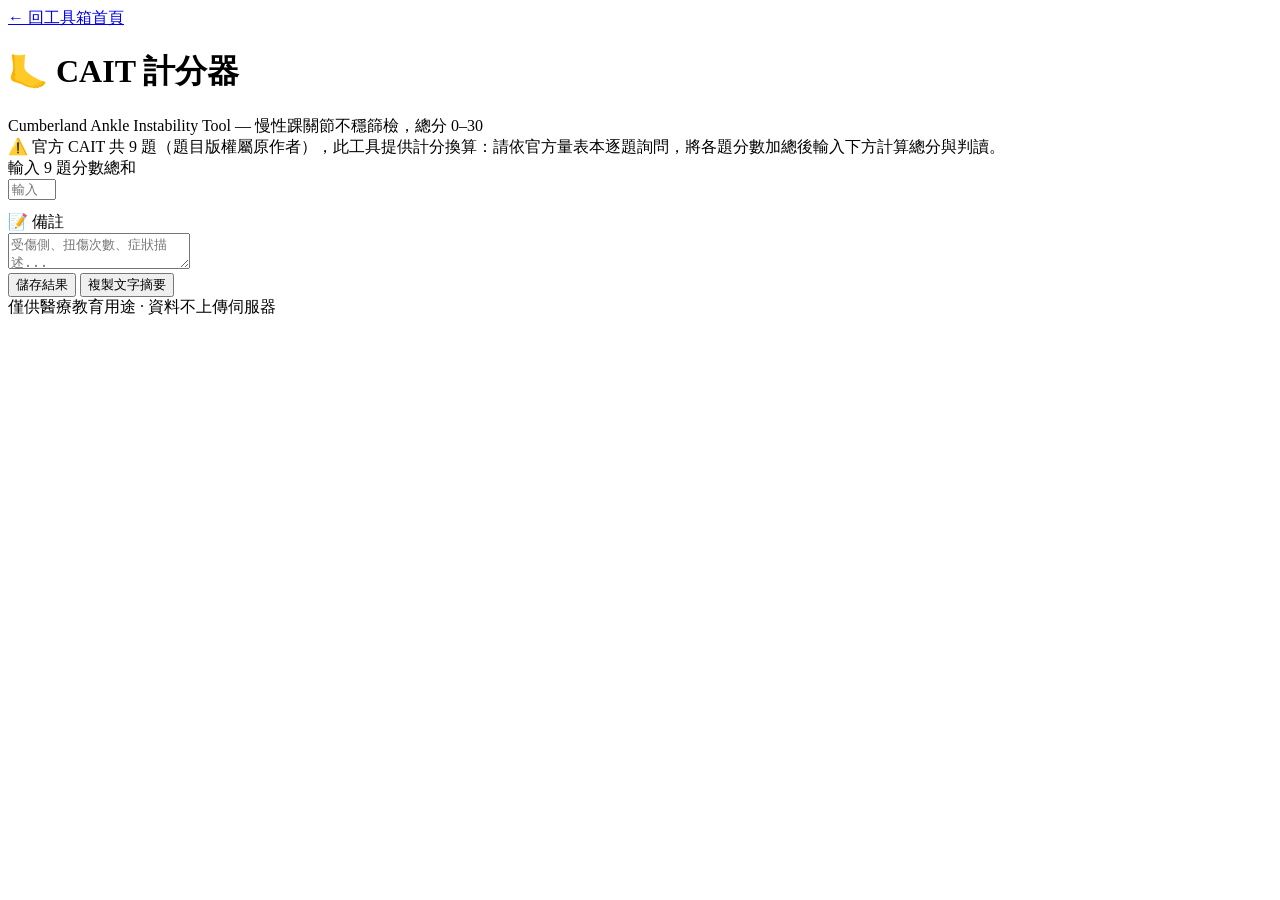
==== cait-ankle-instability.html @ f2a25be4 "Add files via upload" ====
<!DOCTYPE html>
<html lang="zh-TW"><head><meta charset="UTF-8"><meta name="viewport" content="width=device-width, initial-scale=1.0">
<title>CAIT 踝關節不穩篩檢 | 復健科臨床工具</title>
<link rel="stylesheet" href="../assets/style.css"></head>
<body><div class="wrap">
<a class="back" href="../index.html">← 回工具箱首頁</a>
<h1>🦶 CAIT 計分器</h1>
<div class="sub">Cumberland Ankle Instability Tool — 慢性踝關節不穩篩檢，總分 0–30</div>
<div class="disclaimer">⚠️ 官方 CAIT 共 9 題（題目版權屬原作者），此工具提供計分換算：請依官方量表本逐題詢問，將各題分數加總後輸入下方計算總分與判讀。</div>

<div class="card">
  <div class="section-title">輸入 9 題分數總和</div>
  <input type="number" id="totalScore" min="0" max="30" placeholder="輸入 0-30 之總分">
  <div class="result-box" id="resultBox" style="margin-top:12px;"></div>
</div>

<div class="card">
  <div class="section-title">📝 備註</div>
  <textarea id="notes" placeholder="受傷側、扭傷次數、症狀描述..."></textarea>
</div>

<div class="toolbar">
  <button class="action btn-primary" id="saveBtn">儲存結果</button>
  <button class="action btn-ghost" id="exportBtn">複製文字摘要</button>
</div>
<div class="saved-note" id="savedNote"></div>
<div class="card" style="display:none;" id="historyCard">
  <div class="section-title">🕓 歷史紀錄</div>
  <div id="historyList"></div>
</div>
<footer>僅供醫療教育用途 · 資料不上傳伺服器</footer>
</div>

<script src="../assets/common.js"></script>
<script>
const STORE_KEY = "cait_score_v1";
function compute(){
  const v = parseFloat(document.getElementById('totalScore').value);
  const box = document.getElementById('resultBox');
  if(isNaN(v)){ box.innerHTML = '請輸入總分'; return; }
  const unstable = v <= 27;
  box.innerHTML = `<div class="result-num">${v} / 30</div>
    <div>${unstable ? '<span class="tag red">提示功能性踝關節不穩（≤27分）</span>' : '<span class="tag green">分數正常範圍（>27分）</span>'}</div>`;
}
document.getElementById('totalScore').addEventListener('input', compute);

function summaryText(){
  const v = document.getElementById('totalScore').value;
  const notes = document.getElementById('notes').value.trim();
  return `CAIT 評估摘要 - ${new Date().toLocaleString('zh-TW')}\n總分：${v||'-'}/30\n${document.getElementById('resultBox').innerText}${notes?'\n備註：'+notes:''}`;
}
document.getElementById('saveBtn').addEventListener('click', ()=>{
  rtSave(STORE_KEY, summaryText());
  rtFlash(document.getElementById('savedNote'), '已儲存到本機 ✓');
  rtRenderHistory(STORE_KEY, document.getElementById('historyList'));
});
document.getElementById('exportBtn').addEventListener('click', ()=>{
  rtCopy(summaryText(), document.getElementById('savedNote'));
});
rtRenderHistory(STORE_KEY, document.getElementById('historyList'));
</script>
</body></html>
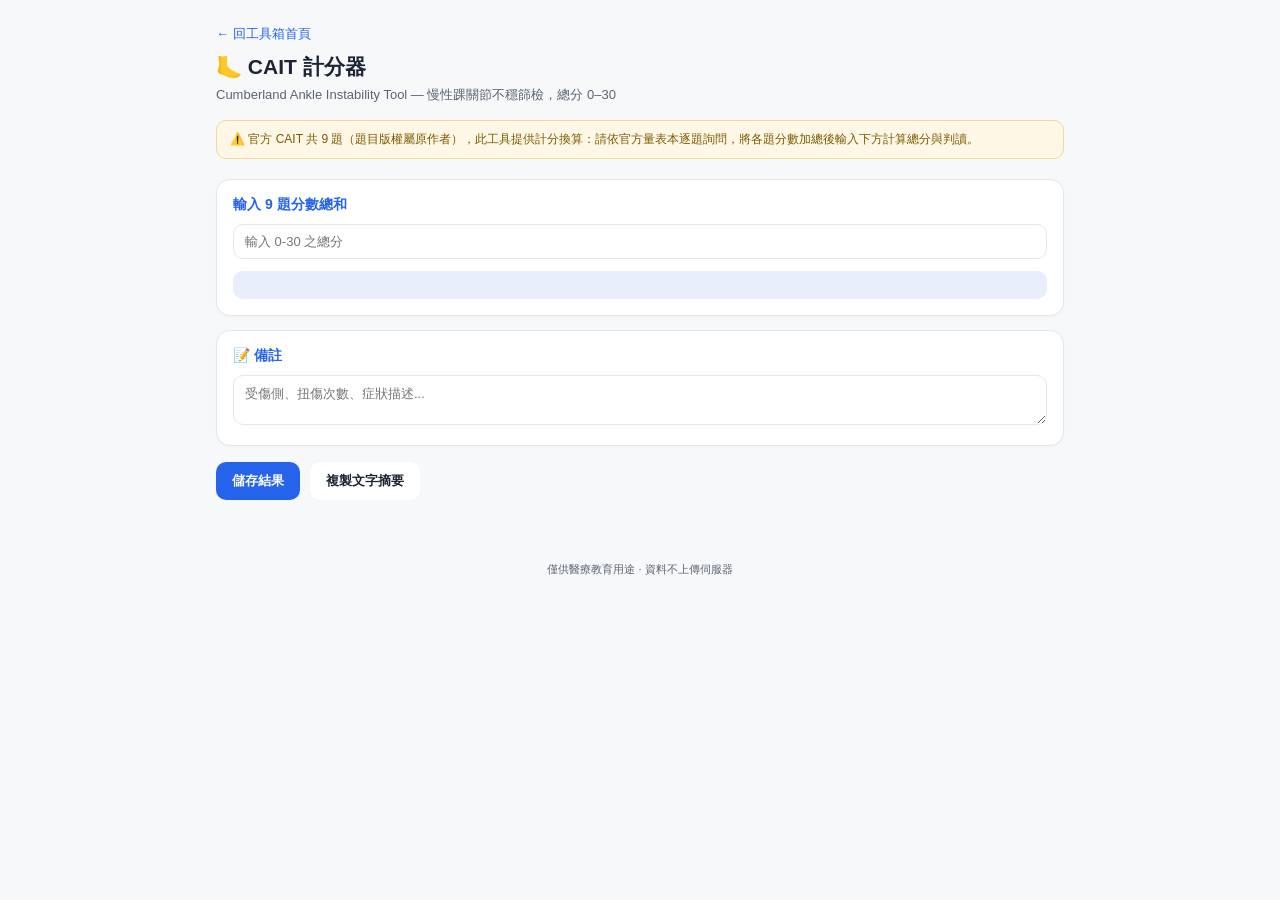
==== commit e50d3a0d: "Add files via upload" ====
--- a/cait-ankle-instability.html
+++ b/cait-ankle-instability.html
@@ -1,9 +1,9 @@
 <!DOCTYPE html>
 <html lang="zh-TW"><head><meta charset="UTF-8"><meta name="viewport" content="width=device-width, initial-scale=1.0">
 <title>CAIT 踝關節不穩篩檢 | 復健科臨床工具</title>
-<link rel="stylesheet" href="../assets/style.css"></head>
+<link rel="stylesheet" href="style.css"></head>
 <body><div class="wrap">
-<a class="back" href="../index.html">← 回工具箱首頁</a>
+<a class="back" href="index.html">← 回工具箱首頁</a>
 <h1>🦶 CAIT 計分器</h1>
 <div class="sub">Cumberland Ankle Instability Tool — 慢性踝關節不穩篩檢，總分 0–30</div>
 <div class="disclaimer">⚠️ 官方 CAIT 共 9 題（題目版權屬原作者），此工具提供計分換算：請依官方量表本逐題詢問，將各題分數加總後輸入下方計算總分與判讀。</div>
@@ -31,7 +31,7 @@
 <footer>僅供醫療教育用途 · 資料不上傳伺服器</footer>
 </div>
 
-<script src="../assets/common.js"></script>
+<script src="common.js"></script>
 <script>
 const STORE_KEY = "cait_score_v1";
 function compute(){
--- a/style.css
+++ b/style.css
@@ -0,0 +1,44 @@
+:root{
+  --bg:#f7f8fa; --card:#ffffff; --ink:#1d2433; --sub:#5b6472;
+  --accent:#2563eb; --accent-light:#e8eefc; --line:#e3e6ea;
+  --g0:#9aa1ab; --g1:#e07a5f; --g2:#f2a541; --g3:#f4c542; --g4:#9bc53d; --g5:#3aa655;
+  --bad:#d64545; --warn:#e0a300; --good:#1f8b46;
+}
+*{box-sizing:border-box;}
+body{margin:0;background:var(--bg);color:var(--ink);font-family:-apple-system,BlinkMacSystemFont,"Segoe UI","PingFang TC","Microsoft JhengHei",sans-serif;}
+.wrap{max-width:880px;margin:0 auto;padding:24px 16px 60px;}
+.back{font-size:13px;color:var(--accent);text-decoration:none;display:inline-block;margin-bottom:10px;}
+h1{font-size:21px;margin:0 0 4px;}
+.sub{color:var(--sub);font-size:13px;line-height:1.6;margin-bottom:14px;}
+.disclaimer{background:#fff7e6;border:1px solid #f0d999;color:#7a5b00;font-size:12px;padding:9px 13px;border-radius:10px;margin:10px 0 20px;line-height:1.6;}
+.card{background:var(--card);border:1px solid var(--line);border-radius:14px;padding:16px;margin-bottom:14px;box-shadow:0 1px 2px rgba(0,0,0,0.03);}
+.section-title{font-size:14px;font-weight:700;color:var(--accent);margin:0 0 10px;}
+.row{display:flex;align-items:center;justify-content:space-between;gap:12px;padding:9px 0;border-bottom:1px dashed var(--line);}
+.row:last-child{border-bottom:none;}
+.item-name{font-weight:600;font-size:13.5px;}
+.item-sub{color:var(--sub);font-size:11.5px;margin-top:2px;}
+.scbtn{width:32px;height:32px;border-radius:8px;border:1px solid var(--line);background:#fff;color:var(--sub);font-size:12.5px;font-weight:600;cursor:pointer;display:flex;align-items:center;justify-content:center;transition:.15s;}
+.scbtn:hover{border-color:var(--accent);}
+.scbtn.active{background:var(--accent);color:#fff;border-color:var(--accent);}
+.scores{display:flex;gap:5px;flex-wrap:wrap;}
+.toolbar{display:flex;gap:10px;flex-wrap:wrap;margin:16px 0;}
+button.action{border:none;border-radius:10px;padding:10px 16px;font-size:13px;font-weight:600;cursor:pointer;}
+.btn-primary{background:var(--accent);color:#fff;}
+.btn-ghost{background:#fff;border:1px solid var(--line);color:var(--ink);}
+.saved-note{font-size:12px;color:var(--accent);min-height:16px;}
+textarea,input[type=text],input[type=number],select{width:100%;border:1px solid var(--line);border-radius:10px;padding:9px 11px;font-size:13px;font-family:inherit;}
+.result-box{background:var(--accent-light);border-radius:10px;padding:14px;font-size:14px;margin-top:8px;}
+.result-num{font-size:26px;font-weight:800;color:var(--accent);}
+.tag{display:inline-block;font-size:10.5px;padding:2px 7px;border-radius:6px;}
+.tag.red{background:#fde8e8;color:var(--bad);}
+.tag.yellow{background:#fff4dc;color:var(--warn);}
+.tag.green{background:#e8f7ec;color:var(--good);}
+.badge-row{display:flex;gap:6px;flex-wrap:wrap;margin-top:6px;}
+.choice-btn{border:1px solid var(--line);background:#fff;color:var(--ink);border-radius:9px;padding:7px 12px;font-size:12.5px;cursor:pointer;}
+.choice-btn.active{background:var(--accent);color:#fff;border-color:var(--accent);}
+footer{text-align:center;color:var(--sub);font-size:11px;margin-top:30px;}
+table{width:100%;border-collapse:collapse;font-size:12.5px;}
+table th,table td{padding:7px 8px;border-bottom:1px solid var(--line);text-align:left;}
+table th{color:var(--sub);font-weight:600;}
+.grid2{display:grid;grid-template-columns:1fr 1fr;gap:10px;}
+.pill{display:inline-block;background:#eef0f3;border-radius:8px;padding:2px 9px;font-size:11.5px;color:var(--sub);margin-right:6px;}
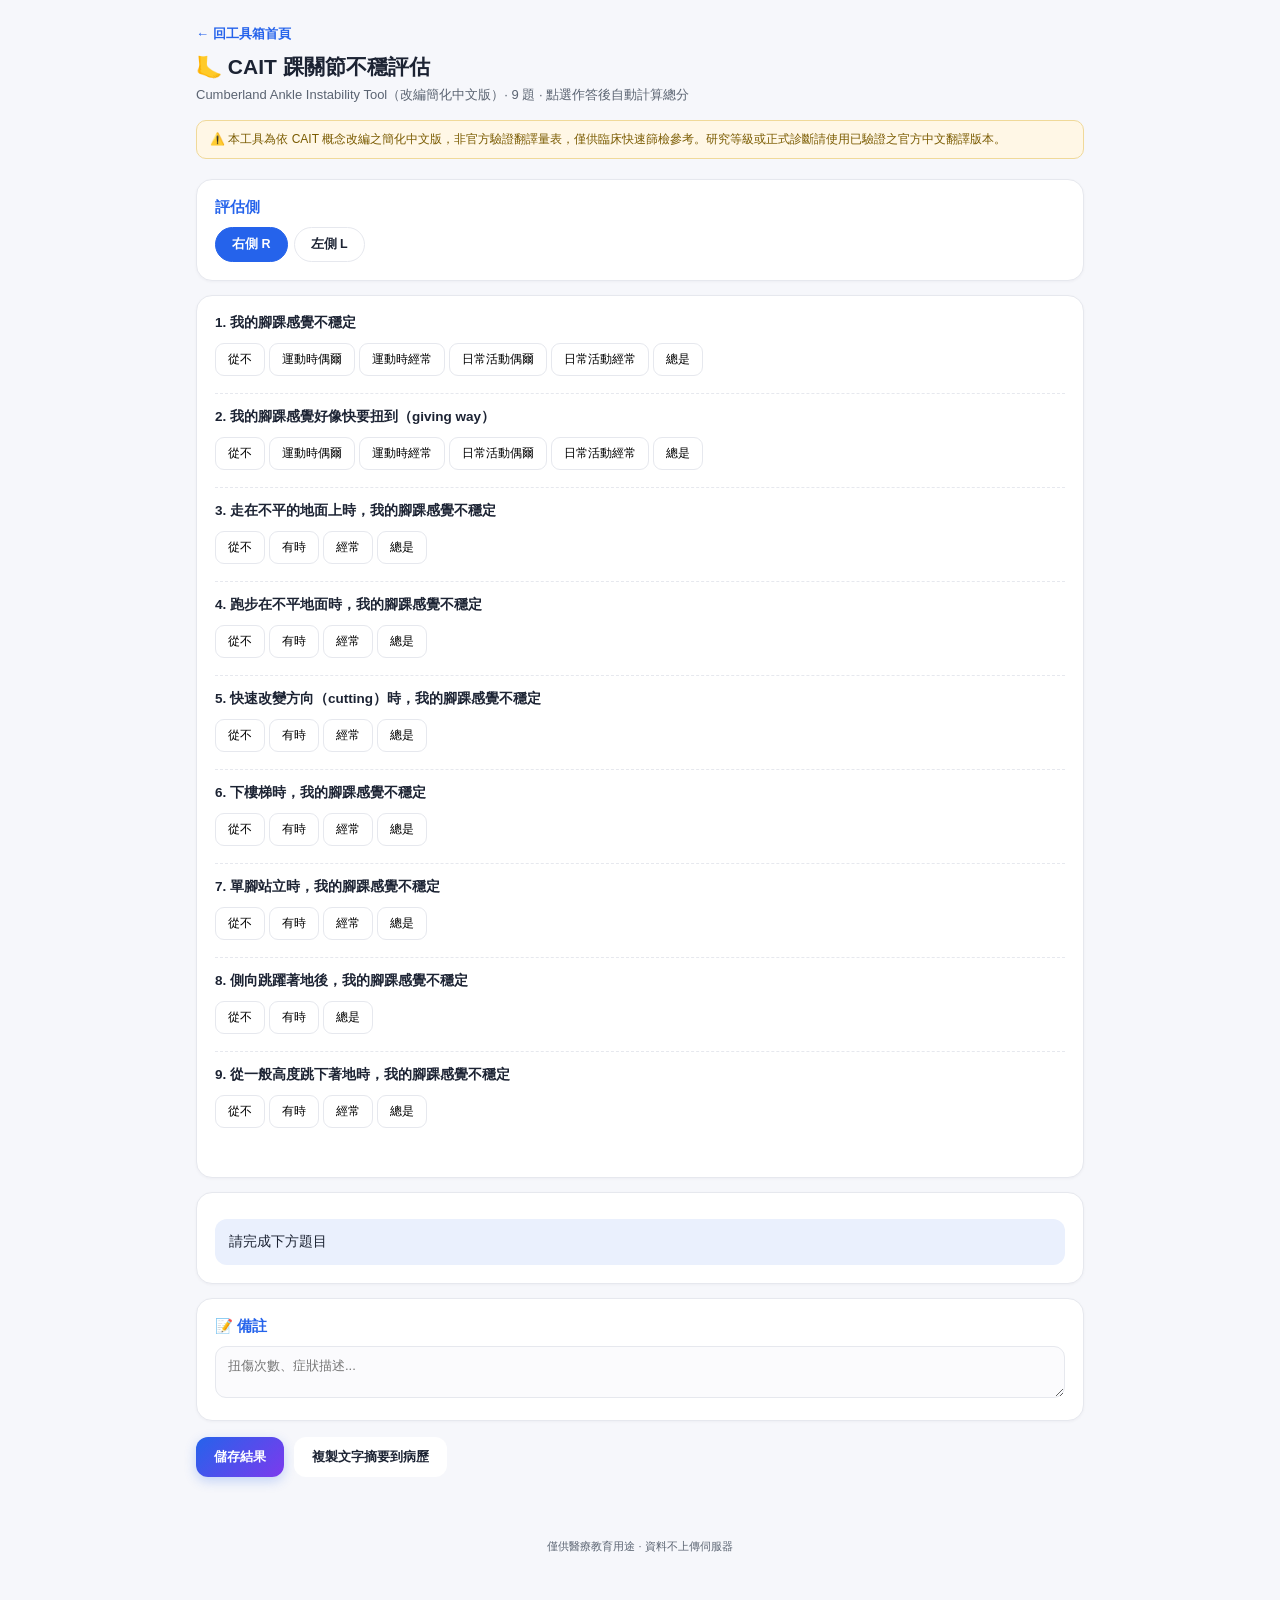
==== commit f8cfab44: "Add files via upload" ====
--- a/cait-ankle-instability.html
+++ b/cait-ankle-instability.html
@@ -1,27 +1,40 @@
 <!DOCTYPE html>
 <html lang="zh-TW"><head><meta charset="UTF-8"><meta name="viewport" content="width=device-width, initial-scale=1.0">
 <title>CAIT 踝關節不穩篩檢 | 復健科臨床工具</title>
-<link rel="stylesheet" href="style.css"></head>
+<link rel="stylesheet" href="style.css">
+<style>.opt-btn{border:1px solid var(--line);background:#fff;border-radius:9px;padding:7px 12px;font-size:12px;cursor:pointer;margin:3px 4px 3px 0;}
+.opt-btn.active{background:var(--accent);color:#fff;border-color:var(--accent);}
+.q-card{padding-bottom:14px;margin-bottom:14px;border-bottom:1px dashed var(--line);}
+.q-card:last-child{border-bottom:none;}</style>
+</head>
 <body><div class="wrap">
 <a class="back" href="index.html">← 回工具箱首頁</a>
-<h1>🦶 CAIT 計分器</h1>
-<div class="sub">Cumberland Ankle Instability Tool — 慢性踝關節不穩篩檢，總分 0–30</div>
-<div class="disclaimer">⚠️ 官方 CAIT 共 9 題（題目版權屬原作者），此工具提供計分換算：請依官方量表本逐題詢問，將各題分數加總後輸入下方計算總分與判讀。</div>
+<h1>🦶 CAIT 踝關節不穩評估</h1>
+<div class="sub">Cumberland Ankle Instability Tool（改編簡化中文版）· 9 題 · 點選作答後自動計算總分</div>
+<div class="disclaimer">⚠️ 本工具為依 CAIT 概念改編之簡化中文版，非官方驗證翻譯量表，僅供臨床快速篩檢參考。研究等級或正式診斷請使用已驗證之官方中文翻譯版本。</div>
 
 <div class="card">
-  <div class="section-title">輸入 9 題分數總和</div>
-  <input type="number" id="totalScore" min="0" max="30" placeholder="輸入 0-30 之總分">
-  <div class="result-box" id="resultBox" style="margin-top:12px;"></div>
+  <div class="section-title">評估側</div>
+  <div class="badge-row" id="sideToggle">
+    <button class="choice-btn active" data-side="R">右側 R</button>
+    <button class="choice-btn" data-side="L">左側 L</button>
+  </div>
+</div>
+
+<div class="card" id="qList"></div>
+
+<div class="card">
+  <div class="result-box" id="resultBox">請完成下方題目</div>
 </div>
 
 <div class="card">
   <div class="section-title">📝 備註</div>
-  <textarea id="notes" placeholder="受傷側、扭傷次數、症狀描述..."></textarea>
+  <textarea id="notes" placeholder="扭傷次數、症狀描述..."></textarea>
 </div>
 
 <div class="toolbar">
   <button class="action btn-primary" id="saveBtn">儲存結果</button>
-  <button class="action btn-ghost" id="exportBtn">複製文字摘要</button>
+  <button class="action btn-ghost" id="exportBtn">複製文字摘要到病歷</button>
 </div>
 <div class="saved-note" id="savedNote"></div>
 <div class="card" style="display:none;" id="historyCard">
@@ -33,22 +46,96 @@
 
 <script src="common.js"></script>
 <script>
-const STORE_KEY = "cait_score_v1";
+const STORE_KEY = "cait_score_v2";
+// 9題，選項從「從不」(分數最高=最穩定) 到「總是」(分數最低=最不穩定)
+const QUESTIONS = [
+  {q:"我的腳踝感覺不穩定", opts:["從不","運動時偶爾","運動時經常","日常活動偶爾","日常活動經常","總是"]},
+  {q:"我的腳踝感覺好像快要扭到（giving way）", opts:["從不","運動時偶爾","運動時經常","日常活動偶爾","日常活動經常","總是"]},
+  {q:"走在不平的地面上時，我的腳踝感覺不穩定", opts:["從不","有時","經常","總是"]},
+  {q:"跑步在不平地面時，我的腳踝感覺不穩定", opts:["從不","有時","經常","總是"]},
+  {q:"快速改變方向（cutting）時，我的腳踝感覺不穩定", opts:["從不","有時","經常","總是"]},
+  {q:"下樓梯時，我的腳踝感覺不穩定", opts:["從不","有時","經常","總是"]},
+  {q:"單腳站立時，我的腳踝感覺不穩定", opts:["從不","有時","經常","總是"]},
+  {q:"側向跳躍著地後，我的腳踝感覺不穩定", opts:["從不","有時","總是"]},
+  {q:"從一般高度跳下著地時，我的腳踝感覺不穩定", opts:["從不","有時","經常","總是"]},
+];
+let currentSide = 'R';
+let answers = {R:{}, L:{}};
+
+function buildQuestions(){
+  const c = document.getElementById('qList');
+  c.innerHTML = QUESTIONS.map((q,i)=>`
+    <div class="q-card">
+      <div class="item-name">${i+1}. ${q.q}</div>
+      <div style="margin-top:8px;" data-qi="${i}">
+        ${q.opts.map((o,oi)=>{
+          const score = (q.opts.length - 1 - oi); // 從不=最高分, 總是=0
+          return `<button class="opt-btn" data-score="${score}">${o}</button>`;
+        }).join('')}
+      </div>
+    </div>`).join('');
+  c.querySelectorAll('[data-qi]').forEach(group=>{
+    const qi = group.getAttribute('data-qi');
+    group.querySelectorAll('.opt-btn').forEach(btn=>{
+      btn.addEventListener('click', ()=>{
+        answers[currentSide][qi] = parseInt(btn.getAttribute('data-score'));
+        refreshActive();
+        compute();
+      });
+    });
+  });
+}
+function refreshActive(){
+  document.querySelectorAll('[data-qi]').forEach(group=>{
+    const qi = group.getAttribute('data-qi');
+    const val = answers[currentSide][qi];
+    group.querySelectorAll('.opt-btn').forEach(btn=>{
+      btn.classList.toggle('active', val !== undefined && parseInt(btn.getAttribute('data-score'))===val);
+    });
+  });
+}
+document.getElementById('sideToggle').addEventListener('click', (e)=>{
+  const btn = e.target.closest('button[data-side]');
+  if(!btn) return;
+  currentSide = btn.getAttribute('data-side');
+  document.querySelectorAll('#sideToggle button').forEach(b=>b.classList.toggle('active', b===btn));
+  refreshActive();
+  compute();
+});
 function compute(){
-  const v = parseFloat(document.getElementById('totalScore').value);
+  const ans = answers[currentSide];
+  const answeredCount = Object.keys(ans).length;
   const box = document.getElementById('resultBox');
-  if(isNaN(v)){ box.innerHTML = '請輸入總分'; return; }
-  const unstable = v <= 27;
-  box.innerHTML = `<div class="result-num">${v} / 30</div>
-    <div>${unstable ? '<span class="tag red">提示功能性踝關節不穩（≤27分）</span>' : '<span class="tag green">分數正常範圍（>27分）</span>'}</div>`;
+  if(answeredCount === 0){ box.innerHTML = '請完成下方題目'; return; }
+  let rawSum = 0, rawMax = 0;
+  QUESTIONS.forEach((q,i)=>{
+    const maxScore = q.opts.length - 1;
+    rawMax += maxScore;
+    if(ans[i] !== undefined) rawSum += ans[i];
+  });
+  const scaled = (rawSum / rawMax) * 30; // 換算到 0-30 分尺度
+  const unstable = scaled <= 27;
+  box.innerHTML = `<div class="result-num">${scaled.toFixed(1)} / 30</div>
+    <div>已作答 ${answeredCount}/9 題（換算分數）</div>
+    <div style="margin-top:6px;">${unstable ? '<span class="tag red">提示功能性踝關節不穩（≤27分）</span>' : '<span class="tag green">分數正常範圍（>27分）</span>'}</div>`;
 }
-document.getElementById('totalScore').addEventListener('input', compute);
-
 function summaryText(){
-  const v = document.getElementById('totalScore').value;
+  const ans = answers[currentSide];
+  const lines = [`CAIT 踝關節不穩評估摘要 - ${new Date().toLocaleString('zh-TW')}`, `評估側：${currentSide==='R'?'右側':'左側'}`];
+  QUESTIONS.forEach((q,i)=>{
+    if(ans[i] !== undefined){
+      const maxScore = q.opts.length - 1;
+      const optIndex = maxScore - ans[i];
+      lines.push(`${i+1}. ${q.q}：${q.opts[optIndex]}`);
+    }
+  });
+  lines.push('');
+  lines.push(document.getElementById('resultBox').innerText.replace(/\n+/g,' / '));
   const notes = document.getElementById('notes').value.trim();
-  return `CAIT 評估摘要 - ${new Date().toLocaleString('zh-TW')}\n總分：${v||'-'}/30\n${document.getElementById('resultBox').innerText}${notes?'\n備註：'+notes:''}`;
+  if(notes) lines.push(`\n備註：${notes}`);
+  return lines.join('\n');
 }
+buildQuestions();
 document.getElementById('saveBtn').addEventListener('click', ()=>{
   rtSave(STORE_KEY, summaryText());
   rtFlash(document.getElementById('savedNote'), '已儲存到本機 ✓');
--- a/style.css
+++ b/style.css
@@ -1,44 +1,58 @@
 :root{
-  --bg:#f7f8fa; --card:#ffffff; --ink:#1d2433; --sub:#5b6472;
-  --accent:#2563eb; --accent-light:#e8eefc; --line:#e3e6ea;
+  --bg:#f6f7fb; --card:#ffffff; --ink:#1c2333; --sub:#5b6472;
+  --accent:#2563eb; --accent2:#7c3aed; --accent-light:#eaf0fd; --line:#e6e8ee;
   --g0:#9aa1ab; --g1:#e07a5f; --g2:#f2a541; --g3:#f4c542; --g4:#9bc53d; --g5:#3aa655;
-  --bad:#d64545; --warn:#e0a300; --good:#1f8b46;
+  --bad:#d64545; --warn:#cf8b00; --good:#1f8b46;
+  --radius:16px;
 }
 *{box-sizing:border-box;}
 body{margin:0;background:var(--bg);color:var(--ink);font-family:-apple-system,BlinkMacSystemFont,"Segoe UI","PingFang TC","Microsoft JhengHei",sans-serif;}
-.wrap{max-width:880px;margin:0 auto;padding:24px 16px 60px;}
-.back{font-size:13px;color:var(--accent);text-decoration:none;display:inline-block;margin-bottom:10px;}
+.wrap{max-width:920px;margin:0 auto;padding:24px 16px 60px;}
+.back{font-size:13px;color:var(--accent);text-decoration:none;display:inline-block;margin-bottom:10px;font-weight:600;}
+.hero{background:linear-gradient(135deg,var(--accent) 0%,var(--accent2) 100%);border-radius:20px;padding:30px 26px;color:#fff;margin-bottom:22px;box-shadow:0 8px 24px rgba(37,99,235,0.18);}
+.hero h1{font-size:25px;margin:0 0 6px;}
+.hero .sub{color:rgba(255,255,255,0.88);margin:0;}
 h1{font-size:21px;margin:0 0 4px;}
 .sub{color:var(--sub);font-size:13px;line-height:1.6;margin-bottom:14px;}
 .disclaimer{background:#fff7e6;border:1px solid #f0d999;color:#7a5b00;font-size:12px;padding:9px 13px;border-radius:10px;margin:10px 0 20px;line-height:1.6;}
-.card{background:var(--card);border:1px solid var(--line);border-radius:14px;padding:16px;margin-bottom:14px;box-shadow:0 1px 2px rgba(0,0,0,0.03);}
-.section-title{font-size:14px;font-weight:700;color:var(--accent);margin:0 0 10px;}
-.row{display:flex;align-items:center;justify-content:space-between;gap:12px;padding:9px 0;border-bottom:1px dashed var(--line);}
+.card{background:var(--card);border:1px solid var(--line);border-radius:var(--radius);padding:18px;margin-bottom:14px;box-shadow:0 1px 3px rgba(20,20,43,0.04);}
+.section-title{font-size:14.5px;font-weight:800;color:var(--accent);margin:0 0 10px;}
+.row{display:flex;align-items:center;justify-content:space-between;gap:12px;padding:10px 0;border-bottom:1px dashed var(--line);}
 .row:last-child{border-bottom:none;}
 .item-name{font-weight:600;font-size:13.5px;}
 .item-sub{color:var(--sub);font-size:11.5px;margin-top:2px;}
-.scbtn{width:32px;height:32px;border-radius:8px;border:1px solid var(--line);background:#fff;color:var(--sub);font-size:12.5px;font-weight:600;cursor:pointer;display:flex;align-items:center;justify-content:center;transition:.15s;}
+.scbtn{width:32px;height:32px;border-radius:9px;border:1px solid var(--line);background:#fff;color:var(--sub);font-size:12.5px;font-weight:700;cursor:pointer;display:flex;align-items:center;justify-content:center;transition:.15s;}
 .scbtn:hover{border-color:var(--accent);}
 .scbtn.active{background:var(--accent);color:#fff;border-color:var(--accent);}
 .scores{display:flex;gap:5px;flex-wrap:wrap;}
 .toolbar{display:flex;gap:10px;flex-wrap:wrap;margin:16px 0;}
-button.action{border:none;border-radius:10px;padding:10px 16px;font-size:13px;font-weight:600;cursor:pointer;}
-.btn-primary{background:var(--accent);color:#fff;}
+button.action{border:none;border-radius:12px;padding:11px 18px;font-size:13px;font-weight:700;cursor:pointer;transition:.15s;}
+.btn-primary{background:linear-gradient(135deg,var(--accent),var(--accent2));color:#fff;box-shadow:0 4px 12px rgba(37,99,235,0.25);}
+.btn-primary:hover{filter:brightness(1.06);}
 .btn-ghost{background:#fff;border:1px solid var(--line);color:var(--ink);}
-.saved-note{font-size:12px;color:var(--accent);min-height:16px;}
-textarea,input[type=text],input[type=number],select{width:100%;border:1px solid var(--line);border-radius:10px;padding:9px 11px;font-size:13px;font-family:inherit;}
-.result-box{background:var(--accent-light);border-radius:10px;padding:14px;font-size:14px;margin-top:8px;}
-.result-num{font-size:26px;font-weight:800;color:var(--accent);}
-.tag{display:inline-block;font-size:10.5px;padding:2px 7px;border-radius:6px;}
+.saved-note{font-size:12px;color:var(--accent);min-height:16px;font-weight:600;}
+textarea,input[type=text],input[type=number],select{width:100%;border:1px solid var(--line);border-radius:11px;padding:10px 12px;font-size:13px;font-family:inherit;background:#fbfbfd;}
+textarea:focus,input:focus,select:focus{outline:none;border-color:var(--accent);background:#fff;}
+.result-box{background:var(--accent-light);border-radius:12px;padding:14px;font-size:14px;margin-top:8px;}
+.result-num{font-size:27px;font-weight:800;color:var(--accent);}
+.tag{display:inline-block;font-size:10.5px;padding:2px 8px;border-radius:7px;font-weight:700;}
 .tag.red{background:#fde8e8;color:var(--bad);}
 .tag.yellow{background:#fff4dc;color:var(--warn);}
 .tag.green{background:#e8f7ec;color:var(--good);}
 .badge-row{display:flex;gap:6px;flex-wrap:wrap;margin-top:6px;}
-.choice-btn{border:1px solid var(--line);background:#fff;color:var(--ink);border-radius:9px;padding:7px 12px;font-size:12.5px;cursor:pointer;}
+.choice-btn{border:1px solid var(--line);background:#fff;color:var(--ink);border-radius:20px;padding:8px 16px;font-size:12.5px;font-weight:600;cursor:pointer;transition:.15s;}
 .choice-btn.active{background:var(--accent);color:#fff;border-color:var(--accent);}
+.region-tabs{display:flex;gap:8px;flex-wrap:wrap;margin-bottom:18px;}
+.region-tab{border:1px solid var(--line);background:#fff;color:var(--ink);border-radius:20px;padding:9px 18px;font-size:13.5px;font-weight:700;cursor:pointer;transition:.15s;}
+.region-tab.active{background:linear-gradient(135deg,var(--accent),var(--accent2));color:#fff;border-color:transparent;box-shadow:0 3px 10px rgba(37,99,235,0.25);}
+.tool-card{text-decoration:none;color:inherit;display:flex;flex-direction:column;gap:6px;transition:.15s;}
+.tool-card:hover{transform:translateY(-2px);border-color:var(--accent);box-shadow:0 6px 16px rgba(37,99,235,0.12);}
 footer{text-align:center;color:var(--sub);font-size:11px;margin-top:30px;}
 table{width:100%;border-collapse:collapse;font-size:12.5px;}
 table th,table td{padding:7px 8px;border-bottom:1px solid var(--line);text-align:left;}
-table th{color:var(--sub);font-weight:600;}
+table th{color:var(--sub);font-weight:700;}
 .grid2{display:grid;grid-template-columns:1fr 1fr;gap:10px;}
-.pill{display:inline-block;background:#eef0f3;border-radius:8px;padding:2px 9px;font-size:11.5px;color:var(--sub);margin-right:6px;}
+.pill{display:inline-block;background:#eef0f3;border-radius:9px;padding:2px 9px;font-size:11.5px;color:var(--sub);margin-right:6px;font-weight:600;}
+.checklist-item{display:flex;align-items:flex-start;gap:10px;padding:9px 0;border-bottom:1px dashed var(--line);}
+.checklist-item:last-child{border-bottom:none;}
+.checklist-item input[type=checkbox]{width:18px;height:18px;margin-top:1px;accent-color:var(--accent);flex-shrink:0;}
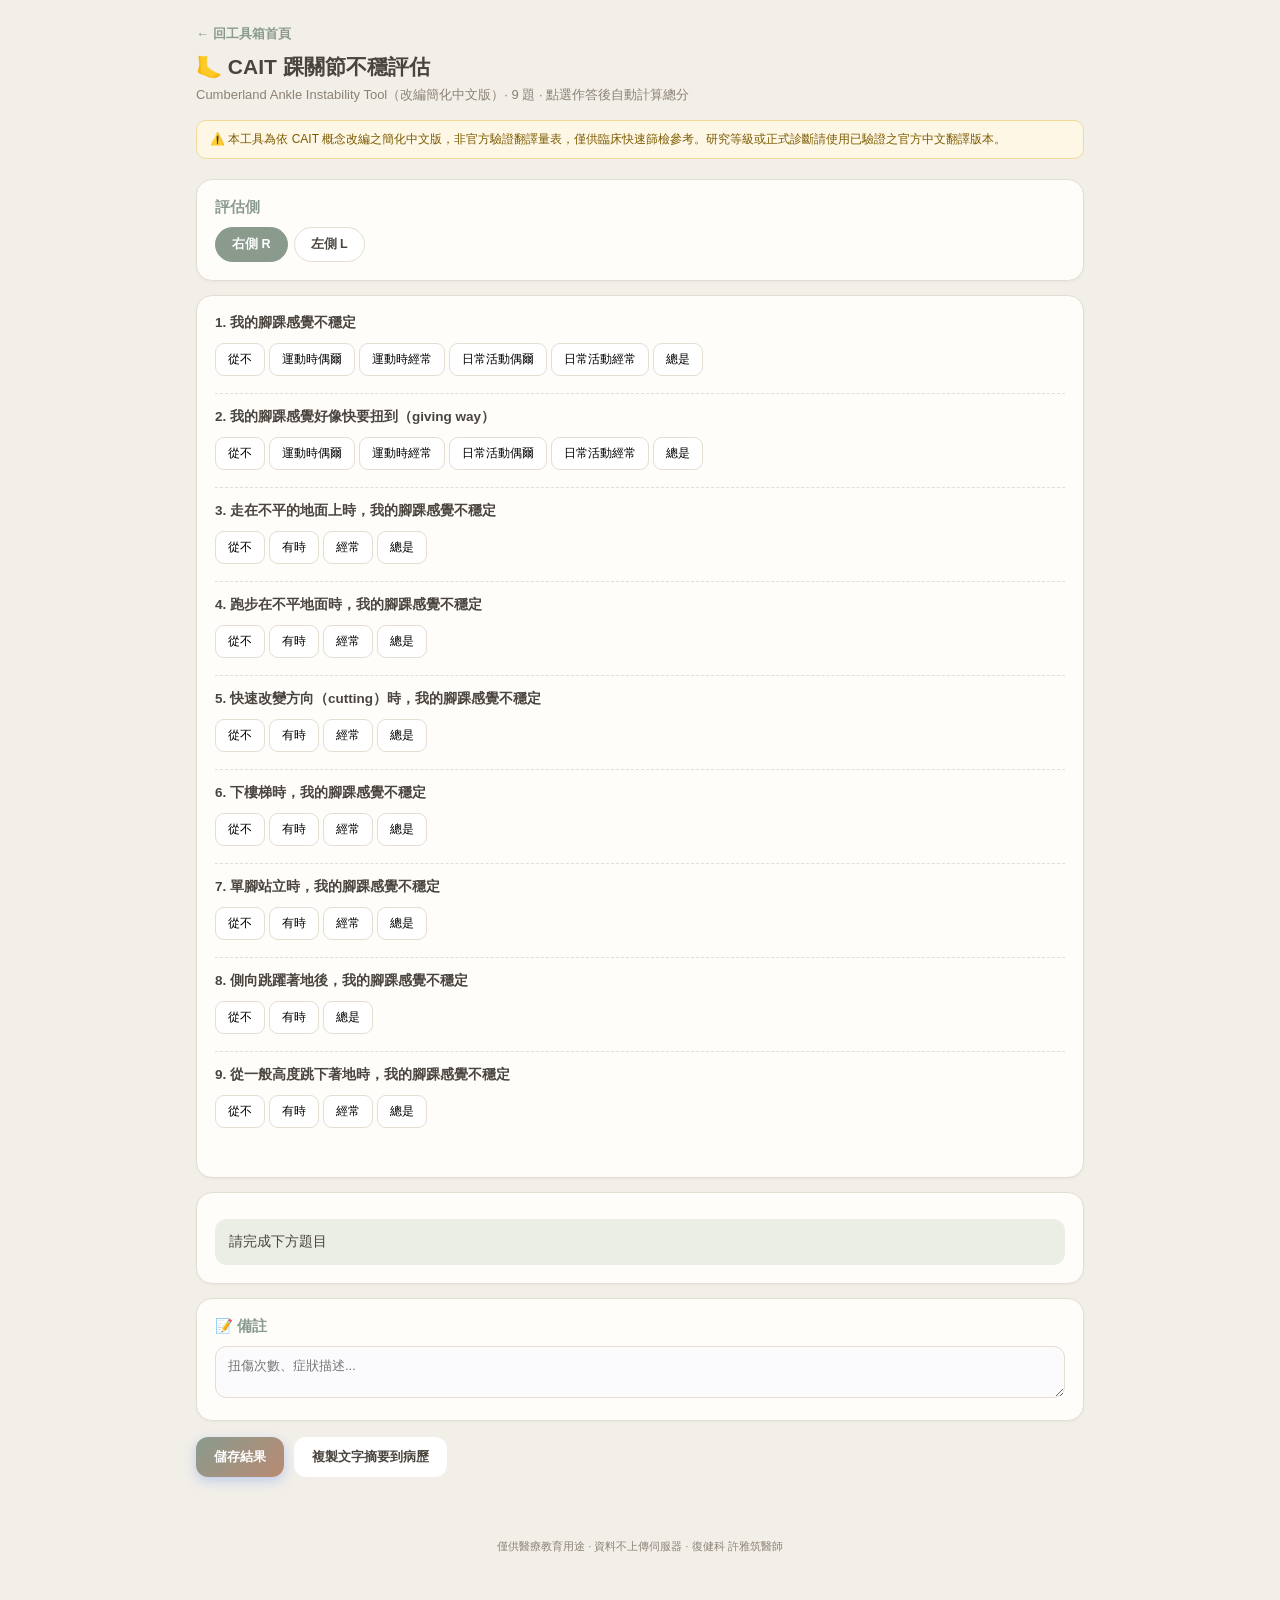
==== commit 0e0c2c36: "Add files via upload" ====
--- a/cait-ankle-instability.html
+++ b/cait-ankle-instability.html
@@ -41,7 +41,7 @@
   <div class="section-title">🕓 歷史紀錄</div>
   <div id="historyList"></div>
 </div>
-<footer>僅供醫療教育用途 · 資料不上傳伺服器</footer>
+<footer>僅供醫療教育用途 · 資料不上傳伺服器 · 復健科 許雅筑醫師</footer>
 </div>
 
 <script src="common.js"></script>
--- a/style.css
+++ b/style.css
@@ -1,9 +1,10 @@
 :root{
-  --bg:#f6f7fb; --card:#ffffff; --ink:#1c2333; --sub:#5b6472;
-  --accent:#2563eb; --accent2:#7c3aed; --accent-light:#eaf0fd; --line:#e6e8ee;
-  --g0:#9aa1ab; --g1:#e07a5f; --g2:#f2a541; --g3:#f4c542; --g4:#9bc53d; --g5:#3aa655;
-  --bad:#d64545; --warn:#cf8b00; --good:#1f8b46;
+  --bg:#f2efe9; --card:#fffdfa; --ink:#4a443e; --sub:#8c8275;
+  --accent:#8a9b8e; --accent2:#b98a72; --accent-light:#eaeee5; --line:#e4ddd2;
+  --g0:#a39b8e; --g1:#c98a72; --g2:#cba35d; --g3:#cdb96a; --g4:#94a878; --g5:#7e9680;
+  --bad:#bd7e74; --warn:#bd935a; --good:#7e9680;
   --radius:16px;
+  --block-child:#e8e2da; --block-img:#dde3da; --block-sport:#e3ddd0;
 }
 *{box-sizing:border-box;}
 body{margin:0;background:var(--bg);color:var(--ink);font-family:-apple-system,BlinkMacSystemFont,"Segoe UI","PingFang TC","Microsoft JhengHei",sans-serif;}
@@ -56,3 +57,12 @@
 .checklist-item{display:flex;align-items:flex-start;gap:10px;padding:9px 0;border-bottom:1px dashed var(--line);}
 .checklist-item:last-child{border-bottom:none;}
 .checklist-item input[type=checkbox]{width:18px;height:18px;margin-top:1px;accent-color:var(--accent);flex-shrink:0;}
+.block-row{display:grid;grid-template-columns:repeat(3,1fr);gap:14px;margin-bottom:14px;}
+@media (max-width:760px){.block-row{grid-template-columns:1fr;}}
+.block-card{border-radius:18px;padding:20px;border:1px solid var(--line);}
+.block-card .block-title{font-size:15px;font-weight:800;margin-bottom:4px;}
+.block-card .block-sub{font-size:12px;color:var(--sub);margin-bottom:14px;}
+.block-card .tool-card{background:rgba(255,255,255,0.55);border:1px solid rgba(0,0,0,0.05);border-radius:13px;padding:14px;}
+.block-child{background:var(--block-child);}
+.block-img{background:var(--block-img);}
+.block-sport{background:var(--block-sport);}
